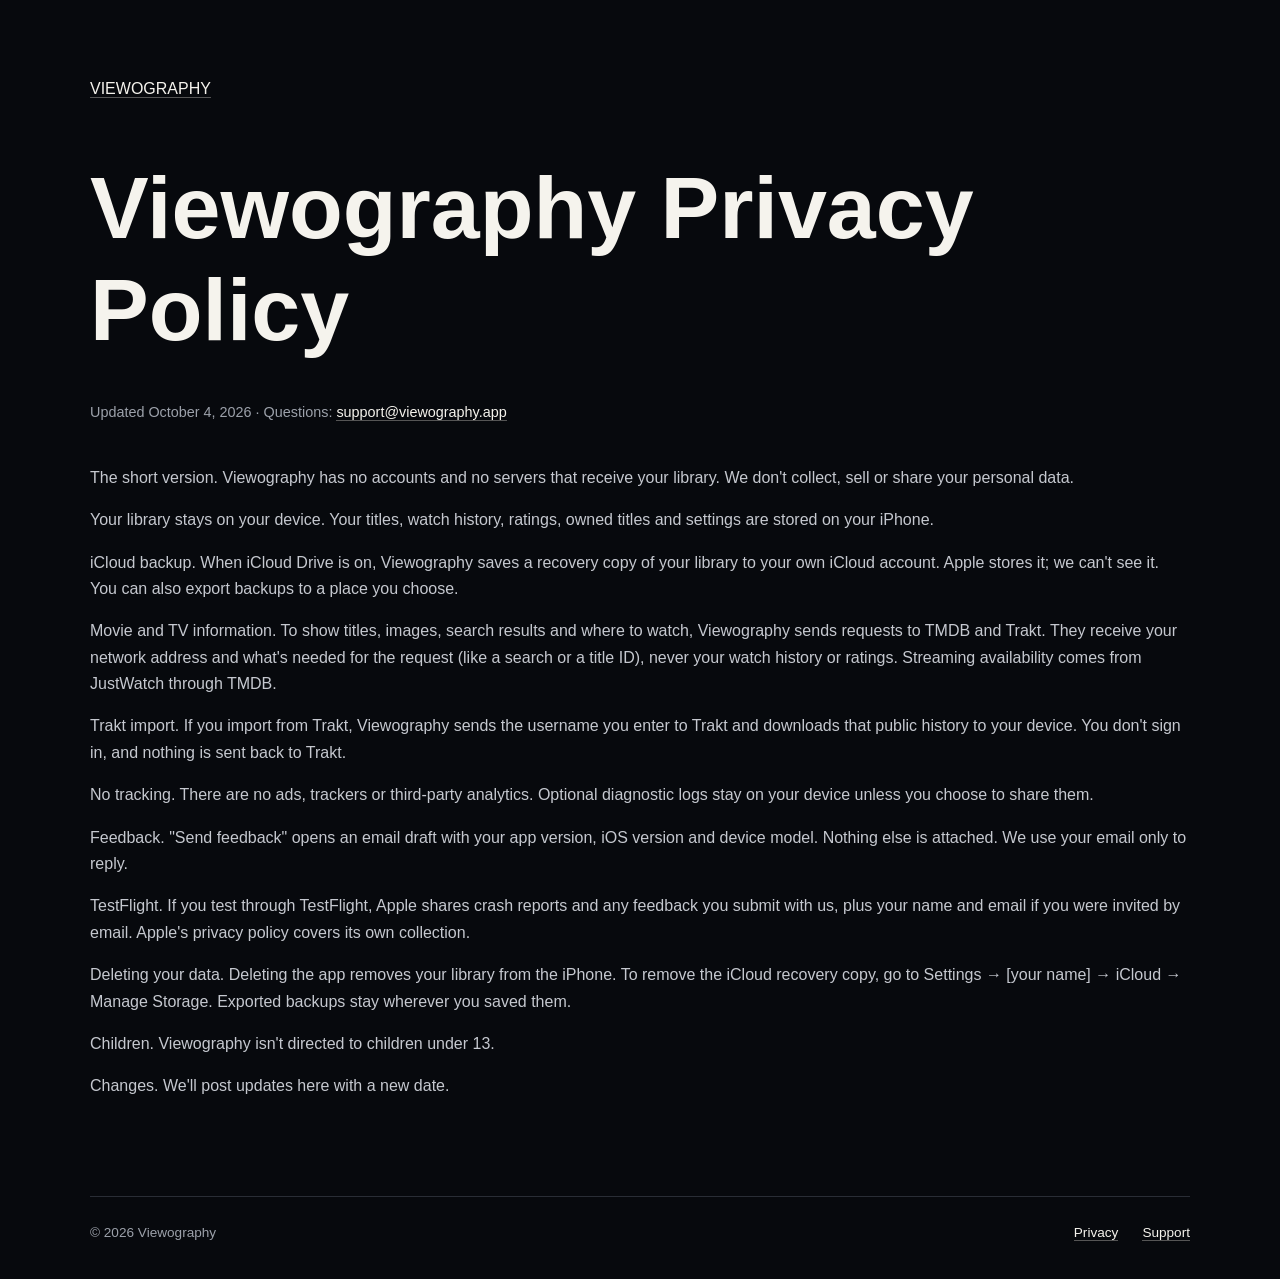
==== privacy/index.html @ f9b35b54 "Publish approved October 4 privacy policy" ====
<!doctype html>
<html lang="en">
<head>
  <meta charset="utf-8">
  <meta name="viewport" content="width=device-width,initial-scale=1">
  <title>Viewography Privacy Policy</title>
  <link rel="canonical" href="https://viewography.app/privacy">
  <link rel="stylesheet" href="/style.css">
</head>
<body>
  <main class="page">
    <div class="eyebrow"><a href="/">VIEWOGRAPHY</a></div>
    <h1>Viewography Privacy Policy</h1>
    <p class="updated">Updated October 4, 2026 · Questions: <a href="mailto:support@viewography.app">support@viewography.app</a></p>
    <p>The short version. Viewography has no accounts and no servers that receive your library. We don&#x27;t collect, sell or share your personal data.</p>
    <p>Your library stays on your device. Your titles, watch history, ratings, owned titles and settings are stored on your iPhone.</p>
    <p>iCloud backup. When iCloud Drive is on, Viewography saves a recovery copy of your library to your own iCloud account. Apple stores it; we can&#x27;t see it. You can also export backups to a place you choose.</p>
    <p>Movie and TV information. To show titles, images, search results and where to watch, Viewography sends requests to TMDB and Trakt. They receive your network address and what&#x27;s needed for the request (like a search or a title ID), never your watch history or ratings. Streaming availability comes from JustWatch through TMDB.</p>
    <p>Trakt import. If you import from Trakt, Viewography sends the username you enter to Trakt and downloads that public history to your device. You don&#x27;t sign in, and nothing is sent back to Trakt.</p>
    <p>No tracking. There are no ads, trackers or third-party analytics. Optional diagnostic logs stay on your device unless you choose to share them.</p>
    <p>Feedback. &quot;Send feedback&quot; opens an email draft with your app version, iOS version and device model. Nothing else is attached. We use your email only to reply.</p>
    <p>TestFlight. If you test through TestFlight, Apple shares crash reports and any feedback you submit with us, plus your name and email if you were invited by email. Apple&#x27;s privacy policy covers its own collection.</p>
    <p>Deleting your data. Deleting the app removes your library from the iPhone. To remove the iCloud recovery copy, go to Settings → [your name] → iCloud → Manage Storage. Exported backups stay wherever you saved them.</p>
    <p>Children. Viewography isn&#x27;t directed to children under 13.</p>
    <p>Changes. We&#x27;ll post updates here with a new date.</p>
  </main>
  <footer>
    <span>© 2026 Viewography</span>
    <nav><a href="/privacy">Privacy</a><a href="/support.html">Support</a></nav>
  </footer>
</body>
</html>
---- style.css ----
:root{color-scheme:dark;--bg:#07090d;--fg:#f5f3ed;--muted:#9ca1aa;--line:#292d35;--orange:#ff7f2a;--red:#ff3f50;--blue:#078df2}*{box-sizing:border-box}html,body{margin:0;min-height:100%;background:var(--bg);color:var(--fg);font-family:-apple-system,BlinkMacSystemFont,"Segoe UI",sans-serif}body{min-height:100vh;display:flex;flex-direction:column;overflow-x:hidden}.hero,.page{width:min(1100px,calc(100% - 48px));margin:auto}.hero{padding:9vh 0 0}.brand-lockup{width:100%;margin:0 0 64px}.brand{display:flex;align-items:center;justify-content:center;width:100%;white-space:nowrap;color:var(--fg);font-size:clamp(3.2rem,8vw,6.25rem);line-height:.92;font-weight:900;letter-spacing:-.035em}.brand-view{font-weight:900;letter-spacing:-.055em}.brand-ography{font-weight:300;letter-spacing:-.055em;margin-left:.015em}.brand-e{width:.58em;height:.68em;display:flex;flex-direction:column;justify-content:space-between;margin:0 .02em}.brand-e i{display:block;width:100%;height:.19em;border-radius:999px}.brand-e i:nth-child(1){background:var(--orange)}.brand-e i:nth-child(2){background:var(--red)}.brand-e i:nth-child(3){background:var(--blue)}.brand-actions{display:grid;grid-template-columns:1fr 1px 1fr 1px 1.2fr;align-items:center;width:min(780px,100%);margin:36px auto 0}.brand-action{min-width:0;display:flex;flex-direction:column;align-items:center;gap:10px;color:#e7e7e5;text-transform:uppercase;letter-spacing:.2em;font-size:.8rem;white-space:nowrap}.brand-action svg{display:block;width:42px;height:42px;fill:none;stroke-width:4;stroke-linecap:round;stroke-linejoin:round}.brand-action .reel{fill:var(--orange);stroke:var(--orange)}.brand-action .reel circle:not(:first-child){fill:var(--bg);stroke:none}.brand-action .search-icon{stroke:#fff}.brand-action .screen-icon{stroke:var(--blue)}.action-divider{display:block;width:1px;height:76px;background:#5c6168}.hero h1{font-size:clamp(4rem,11vw,8rem);line-height:.86;letter-spacing:-.065em;margin:0;max-width:850px}h2{font-size:2rem;margin:2.5rem 0 .7rem}p,li{color:#c5c8cf;line-height:1.65}.lede{font-size:clamp(1.1rem,2.4vw,1.45rem);max-width:650px;margin:36px 0}.rule{height:1px;background:linear-gradient(90deg,var(--orange),var(--red),var(--blue),transparent);max-width:700px}.coming{font-size:.9rem;letter-spacing:.12em;text-transform:uppercase;margin-top:18px}.app-stage{position:relative;height:500px;margin-top:50px;overflow:hidden;isolation:isolate}.app-stage:after{content:"";position:absolute;left:0;right:0;bottom:0;height:20%;background:linear-gradient(transparent,var(--bg));z-index:4;pointer-events:none}.stage-glow{position:absolute;width:44%;height:56%;bottom:1%;filter:blur(65px);opacity:.32;border-radius:50%;z-index:0}.orange-glow{left:-4%;background:var(--orange)}.blue-glow{right:-4%;background:var(--blue)}.phone-card{position:absolute;bottom:-38px;width:min(300px,35vw);margin:0;z-index:2;filter:drop-shadow(0 30px 45px rgba(0,0,0,.68))}.phone-left{left:20%;transform:rotate(-7deg)}.phone-right{right:20%;transform:rotate(7deg)}.phone-shell{padding:7px;border:1px solid #383d46;border-radius:38px;background:linear-gradient(145deg,#171a1f,#080a0d);box-shadow:inset 0 1px 0 rgba(255,255,255,.13);overflow:hidden}.phone-shell img{display:block;width:100%;height:auto;border-radius:31px;background:#000}.page{padding:80px 0}.page h1{font-size:clamp(3rem,8vw,5.5rem);margin-bottom:40px}.page .intro{font-size:1.15rem}.updated{color:var(--muted);font-size:.9rem;margin-bottom:40px}a{color:var(--fg);text-decoration:none;border-bottom:1px solid #555}a:hover{color:var(--blue)}footer{width:min(1100px,calc(100% - 48px));margin:0 auto;padding:28px 0 38px;border-top:1px solid var(--line);display:flex;justify-content:space-between;color:var(--muted);font-size:.85rem}footer nav{display:flex;gap:24px}@media(max-width:600px){.hero,.page{width:calc(100% - 44px)}.hero{padding-top:9vh}.brand-lockup{margin-bottom:52px}.brand{font-size:10.65vw;letter-spacing:0;transform:none;justify-content:center;width:calc(100% + 44px);margin-left:-22px;margin-right:-22px}.brand-view{letter-spacing:.015em}.brand-ography{letter-spacing:-.035em;margin-left:.015em}.brand-e{width:.62em;margin:0 .018em}.brand-actions{grid-template-columns:1fr 1px 1fr 1px 1.18fr;width:100%;margin-top:31px}.brand-action{font-size:2.45vw;letter-spacing:.105em;gap:8px}.brand-action svg{width:31px;height:31px;stroke-width:3.5}.action-divider{height:55px}.hero h1{font-size:16.5vw}.lede{margin-top:30px}.app-stage{height:420px;margin-left:-22px;margin-right:-22px;margin-top:42px}.app-stage .stage-glow{filter:blur(50px);opacity:.38}.phone-card{width:49vw;bottom:-24px}.phone-left{left:3%;transform:rotate(-7deg)}.phone-right{right:3%;transform:rotate(7deg)}.phone-shell{padding:5px;border-radius:28px}.phone-shell img{border-radius:23px}footer{gap:20px;flex-direction:column}}
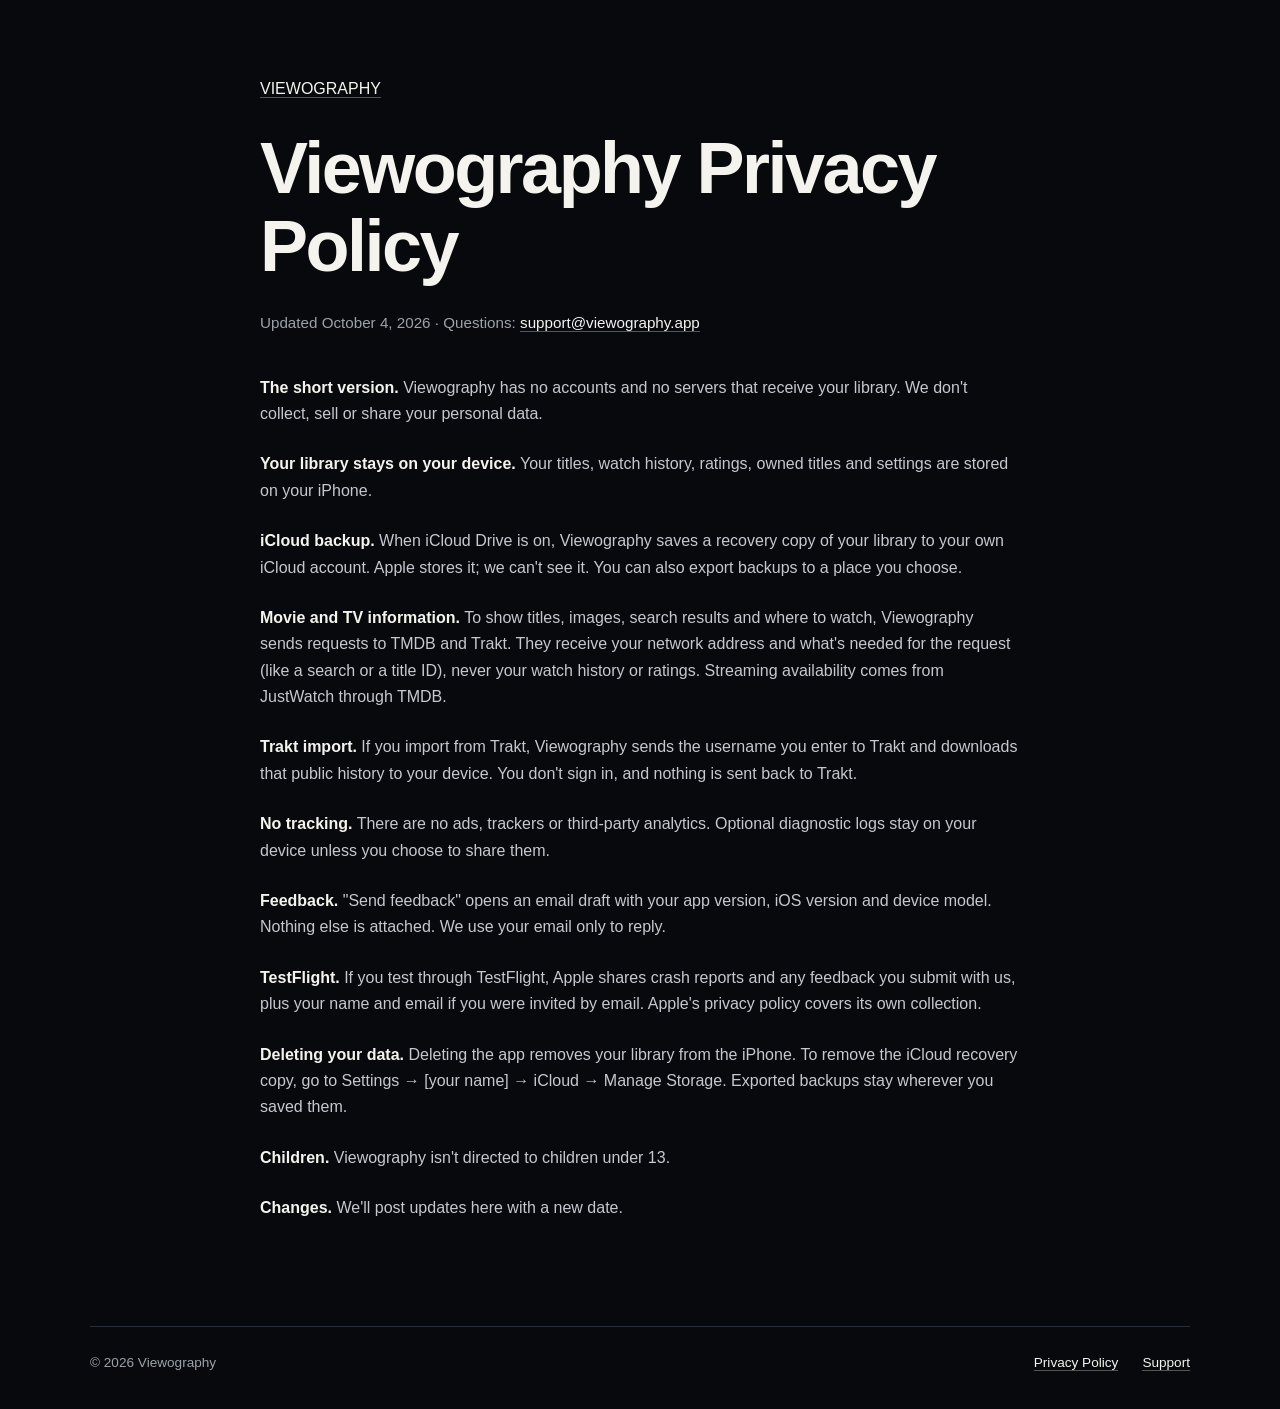
==== commit 189c9cae: "Sync site with ChatGPT Sites version 4 (Oct 4): new privacy policy, beta request form - index.html: " ====
--- a/privacy/index.html
+++ b/privacy/index.html
@@ -3,30 +3,29 @@
 <head>
   <meta charset="utf-8">
   <meta name="viewport" content="width=device-width,initial-scale=1">
-  <title>Viewography Privacy Policy</title>
-  <link rel="canonical" href="https://viewography.app/privacy">
+  <title>Privacy Policy — Viewography</title>
   <link rel="stylesheet" href="/style.css">
 </head>
 <body>
-  <main class="page">
+  <main class="page privacy-page">
     <div class="eyebrow"><a href="/">VIEWOGRAPHY</a></div>
     <h1>Viewography Privacy Policy</h1>
     <p class="updated">Updated October 4, 2026 · Questions: <a href="mailto:support@viewography.app">support@viewography.app</a></p>
-    <p>The short version. Viewography has no accounts and no servers that receive your library. We don&#x27;t collect, sell or share your personal data.</p>
-    <p>Your library stays on your device. Your titles, watch history, ratings, owned titles and settings are stored on your iPhone.</p>
-    <p>iCloud backup. When iCloud Drive is on, Viewography saves a recovery copy of your library to your own iCloud account. Apple stores it; we can&#x27;t see it. You can also export backups to a place you choose.</p>
-    <p>Movie and TV information. To show titles, images, search results and where to watch, Viewography sends requests to TMDB and Trakt. They receive your network address and what&#x27;s needed for the request (like a search or a title ID), never your watch history or ratings. Streaming availability comes from JustWatch through TMDB.</p>
-    <p>Trakt import. If you import from Trakt, Viewography sends the username you enter to Trakt and downloads that public history to your device. You don&#x27;t sign in, and nothing is sent back to Trakt.</p>
-    <p>No tracking. There are no ads, trackers or third-party analytics. Optional diagnostic logs stay on your device unless you choose to share them.</p>
-    <p>Feedback. &quot;Send feedback&quot; opens an email draft with your app version, iOS version and device model. Nothing else is attached. We use your email only to reply.</p>
-    <p>TestFlight. If you test through TestFlight, Apple shares crash reports and any feedback you submit with us, plus your name and email if you were invited by email. Apple&#x27;s privacy policy covers its own collection.</p>
-    <p>Deleting your data. Deleting the app removes your library from the iPhone. To remove the iCloud recovery copy, go to Settings → [your name] → iCloud → Manage Storage. Exported backups stay wherever you saved them.</p>
-    <p>Children. Viewography isn&#x27;t directed to children under 13.</p>
-    <p>Changes. We&#x27;ll post updates here with a new date.</p>
+    <p><strong>The short version.</strong> Viewography has no accounts and no servers that receive your library. We don't collect, sell or share your personal data.</p>
+    <p><strong>Your library stays on your device.</strong> Your titles, watch history, ratings, owned titles and settings are stored on your iPhone.</p>
+    <p><strong>iCloud backup.</strong> When iCloud Drive is on, Viewography saves a recovery copy of your library to your own iCloud account. Apple stores it; we can't see it. You can also export backups to a place you choose.</p>
+    <p><strong>Movie and TV information.</strong> To show titles, images, search results and where to watch, Viewography sends requests to TMDB and Trakt. They receive your network address and what's needed for the request (like a search or a title ID), never your watch history or ratings. Streaming availability comes from JustWatch through TMDB.</p>
+    <p><strong>Trakt import.</strong> If you import from Trakt, Viewography sends the username you enter to Trakt and downloads that public history to your device. You don't sign in, and nothing is sent back to Trakt.</p>
+    <p><strong>No tracking.</strong> There are no ads, trackers or third-party analytics. Optional diagnostic logs stay on your device unless you choose to share them.</p>
+    <p><strong>Feedback.</strong> "Send feedback" opens an email draft with your app version, iOS version and device model. Nothing else is attached. We use your email only to reply.</p>
+    <p><strong>TestFlight.</strong> If you test through TestFlight, Apple shares crash reports and any feedback you submit with us, plus your name and email if you were invited by email. Apple's privacy policy covers its own collection.</p>
+    <p><strong>Deleting your data.</strong> Deleting the app removes your library from the iPhone. To remove the iCloud recovery copy, go to Settings → [your name] → iCloud → Manage Storage. Exported backups stay wherever you saved them.</p>
+    <p><strong>Children.</strong> Viewography isn't directed to children under 13.</p>
+    <p><strong>Changes.</strong> We'll post updates here with a new date.</p>
   </main>
   <footer>
     <span>© 2026 Viewography</span>
-    <nav><a href="/privacy">Privacy</a><a href="/support.html">Support</a></nav>
+    <nav><a href="/privacy" aria-current="page">Privacy Policy</a><a href="/support.html">Support</a></nav>
   </footer>
 </body>
 </html>
--- a/style.css
+++ b/style.css
@@ -1 +1,4 @@
-:root{color-scheme:dark;--bg:#07090d;--fg:#f5f3ed;--muted:#9ca1aa;--line:#292d35;--orange:#ff7f2a;--red:#ff3f50;--blue:#078df2}*{box-sizing:border-box}html,body{margin:0;min-height:100%;background:var(--bg);color:var(--fg);font-family:-apple-system,BlinkMacSystemFont,"Segoe UI",sans-serif}body{min-height:100vh;display:flex;flex-direction:column;overflow-x:hidden}.hero,.page{width:min(1100px,calc(100% - 48px));margin:auto}.hero{padding:9vh 0 0}.brand-lockup{width:100%;margin:0 0 64px}.brand{display:flex;align-items:center;justify-content:center;width:100%;white-space:nowrap;color:var(--fg);font-size:clamp(3.2rem,8vw,6.25rem);line-height:.92;font-weight:900;letter-spacing:-.035em}.brand-view{font-weight:900;letter-spacing:-.055em}.brand-ography{font-weight:300;letter-spacing:-.055em;margin-left:.015em}.brand-e{width:.58em;height:.68em;display:flex;flex-direction:column;justify-content:space-between;margin:0 .02em}.brand-e i{display:block;width:100%;height:.19em;border-radius:999px}.brand-e i:nth-child(1){background:var(--orange)}.brand-e i:nth-child(2){background:var(--red)}.brand-e i:nth-child(3){background:var(--blue)}.brand-actions{display:grid;grid-template-columns:1fr 1px 1fr 1px 1.2fr;align-items:center;width:min(780px,100%);margin:36px auto 0}.brand-action{min-width:0;display:flex;flex-direction:column;align-items:center;gap:10px;color:#e7e7e5;text-transform:uppercase;letter-spacing:.2em;font-size:.8rem;white-space:nowrap}.brand-action svg{display:block;width:42px;height:42px;fill:none;stroke-width:4;stroke-linecap:round;stroke-linejoin:round}.brand-action .reel{fill:var(--orange);stroke:var(--orange)}.brand-action .reel circle:not(:first-child){fill:var(--bg);stroke:none}.brand-action .search-icon{stroke:#fff}.brand-action .screen-icon{stroke:var(--blue)}.action-divider{display:block;width:1px;height:76px;background:#5c6168}.hero h1{font-size:clamp(4rem,11vw,8rem);line-height:.86;letter-spacing:-.065em;margin:0;max-width:850px}h2{font-size:2rem;margin:2.5rem 0 .7rem}p,li{color:#c5c8cf;line-height:1.65}.lede{font-size:clamp(1.1rem,2.4vw,1.45rem);max-width:650px;margin:36px 0}.rule{height:1px;background:linear-gradient(90deg,var(--orange),var(--red),var(--blue),transparent);max-width:700px}.coming{font-size:.9rem;letter-spacing:.12em;text-transform:uppercase;margin-top:18px}.app-stage{position:relative;height:500px;margin-top:50px;overflow:hidden;isolation:isolate}.app-stage:after{content:"";position:absolute;left:0;right:0;bottom:0;height:20%;background:linear-gradient(transparent,var(--bg));z-index:4;pointer-events:none}.stage-glow{position:absolute;width:44%;height:56%;bottom:1%;filter:blur(65px);opacity:.32;border-radius:50%;z-index:0}.orange-glow{left:-4%;background:var(--orange)}.blue-glow{right:-4%;background:var(--blue)}.phone-card{position:absolute;bottom:-38px;width:min(300px,35vw);margin:0;z-index:2;filter:drop-shadow(0 30px 45px rgba(0,0,0,.68))}.phone-left{left:20%;transform:rotate(-7deg)}.phone-right{right:20%;transform:rotate(7deg)}.phone-shell{padding:7px;border:1px solid #383d46;border-radius:38px;background:linear-gradient(145deg,#171a1f,#080a0d);box-shadow:inset 0 1px 0 rgba(255,255,255,.13);overflow:hidden}.phone-shell img{display:block;width:100%;height:auto;border-radius:31px;background:#000}.page{padding:80px 0}.page h1{font-size:clamp(3rem,8vw,5.5rem);margin-bottom:40px}.page .intro{font-size:1.15rem}.updated{color:var(--muted);font-size:.9rem;margin-bottom:40px}a{color:var(--fg);text-decoration:none;border-bottom:1px solid #555}a:hover{color:var(--blue)}footer{width:min(1100px,calc(100% - 48px));margin:0 auto;padding:28px 0 38px;border-top:1px solid var(--line);display:flex;justify-content:space-between;color:var(--muted);font-size:.85rem}footer nav{display:flex;gap:24px}@media(max-width:600px){.hero,.page{width:calc(100% - 44px)}.hero{padding-top:9vh}.brand-lockup{margin-bottom:52px}.brand{font-size:10.65vw;letter-spacing:0;transform:none;justify-content:center;width:calc(100% + 44px);margin-left:-22px;margin-right:-22px}.brand-view{letter-spacing:.015em}.brand-ography{letter-spacing:-.035em;margin-left:.015em}.brand-e{width:.62em;margin:0 .018em}.brand-actions{grid-template-columns:1fr 1px 1fr 1px 1.18fr;width:100%;margin-top:31px}.brand-action{font-size:2.45vw;letter-spacing:.105em;gap:8px}.brand-action svg{width:31px;height:31px;stroke-width:3.5}.action-divider{height:55px}.hero h1{font-size:16.5vw}.lede{margin-top:30px}.app-stage{height:420px;margin-left:-22px;margin-right:-22px;margin-top:42px}.app-stage .stage-glow{filter:blur(50px);opacity:.38}.phone-card{width:49vw;bottom:-24px}.phone-left{left:3%;transform:rotate(-7deg)}.phone-right{right:3%;transform:rotate(7deg)}.phone-shell{padding:5px;border-radius:28px}.phone-shell img{border-radius:23px}footer{gap:20px;flex-direction:column}}+:root{color-scheme:dark;--bg:#07090d;--fg:#f5f3ed;--muted:#9ca1aa;--line:#292d35;--orange:#ff7f2a;--red:#ff3f50;--blue:#078df2}*{box-sizing:border-box}html,body{margin:0;min-height:100%;background:var(--bg);color:var(--fg);font-family:-apple-system,BlinkMacSystemFont,"Segoe UI",sans-serif}body{min-height:100vh;display:flex;flex-direction:column;overflow-x:hidden}.hero,.page{width:min(1100px,calc(100% - 48px));margin:auto}.hero{padding:9vh 0 0}.brand-lockup{width:100%;margin:0 0 64px}.brand{display:flex;align-items:center;justify-content:center;width:100%;white-space:nowrap;color:var(--fg);font-size:clamp(3.2rem,8vw,6.25rem);line-height:.92;font-weight:900;letter-spacing:-.035em}.brand-view{font-weight:900;letter-spacing:-.055em}.brand-ography{font-weight:300;letter-spacing:-.055em;margin-left:.015em}.brand-e{width:.58em;height:.68em;display:flex;flex-direction:column;justify-content:space-between;margin:0 .02em}.brand-e i{display:block;width:100%;height:.19em;border-radius:999px}.brand-e i:nth-child(1){background:var(--orange)}.brand-e i:nth-child(2){background:var(--red)}.brand-e i:nth-child(3){background:var(--blue)}.brand-actions{display:grid;grid-template-columns:1fr 1px 1fr 1px 1.2fr;align-items:center;width:min(780px,100%);margin:36px auto 0}.brand-action{min-width:0;display:flex;flex-direction:column;align-items:center;gap:10px;color:#e7e7e5;text-transform:uppercase;letter-spacing:.2em;font-size:.8rem;white-space:nowrap}.brand-action svg{display:block;width:42px;height:42px;fill:none;stroke-width:4;stroke-linecap:round;stroke-linejoin:round}.brand-action .reel{fill:var(--orange);stroke:var(--orange)}.brand-action .reel circle:not(:first-child){fill:var(--bg);stroke:none}.brand-action .search-icon{stroke:#fff}.brand-action .screen-icon{stroke:var(--blue)}.action-divider{display:block;width:1px;height:76px;background:#5c6168}.hero h1{font-size:clamp(4rem,11vw,8rem);line-height:.86;letter-spacing:-.065em;margin:0;max-width:850px}h2{font-size:2rem;margin:2.5rem 0 .7rem}p,li{color:#c5c8cf;line-height:1.65}.lede{font-size:clamp(1.1rem,2.4vw,1.45rem);max-width:650px;margin:36px 0}.rule{height:1px;background:linear-gradient(90deg,var(--orange),var(--red),var(--blue),transparent);max-width:700px}.coming{font-size:.9rem;letter-spacing:.12em;text-transform:uppercase;margin-top:18px}.app-stage{position:relative;height:500px;margin-top:50px;overflow:hidden;isolation:isolate}.app-stage:after{content:"";position:absolute;left:0;right:0;bottom:0;height:20%;background:linear-gradient(transparent,var(--bg));z-index:4;pointer-events:none}.stage-glow{position:absolute;width:44%;height:56%;bottom:1%;filter:blur(65px);opacity:.32;border-radius:50%;z-index:0}.orange-glow{left:-4%;background:var(--orange)}.blue-glow{right:-4%;background:var(--blue)}.phone-card{position:absolute;bottom:-38px;width:min(300px,35vw);margin:0;z-index:2;filter:drop-shadow(0 30px 45px rgba(0,0,0,.68))}.phone-left{left:20%;transform:rotate(-7deg)}.phone-right{right:20%;transform:rotate(7deg)}.phone-shell{padding:7px;border:1px solid #383d46;border-radius:38px;background:linear-gradient(145deg,#171a1f,#080a0d);box-shadow:inset 0 1px 0 rgba(255,255,255,.13);overflow:hidden}.phone-shell img{display:block;width:100%;height:auto;border-radius:31px;background:#000}.page{padding:80px 0}.page h1{font-size:clamp(3rem,8vw,5.5rem);margin-bottom:40px}.page .intro{font-size:1.15rem}.updated{color:var(--muted);font-size:.9rem;margin-bottom:40px}a{color:var(--fg);text-decoration:none;border-bottom:1px solid #555}a:hover{color:var(--blue)}footer{width:min(1100px,calc(100% - 48px));margin:0 auto;padding:28px 0 38px;border-top:1px solid var(--line);display:flex;justify-content:space-between;color:var(--muted);font-size:.85rem}footer nav{display:flex;gap:24px}@media(max-width:600px){.hero,.page{width:calc(100% - 44px)}.hero{padding-top:9vh}.brand-lockup{margin-bottom:52px}.brand{font-size:10.65vw;letter-spacing:0;transform:none;justify-content:center;width:calc(100% + 44px);margin-left:-22px;margin-right:-22px}.brand-view{letter-spacing:.015em}.brand-ography{letter-spacing:-.035em;margin-left:.015em}.brand-e{width:.62em;margin:0 .018em}.brand-actions{grid-template-columns:1fr 1px 1fr 1px 1.18fr;width:100%;margin-top:31px}.brand-action{font-size:2.45vw;letter-spacing:.105em;gap:8px}.brand-action svg{width:31px;height:31px;stroke-width:3.5}.action-divider{height:55px}.hero h1{font-size:16.5vw}.lede{margin-top:30px}.app-stage{height:420px;margin-left:-22px;margin-right:-22px;margin-top:42px}.app-stage .stage-glow{filter:blur(50px);opacity:.38}.phone-card{width:49vw;bottom:-24px}.phone-left{left:3%;transform:rotate(-7deg)}.phone-right{right:3%;transform:rotate(7deg)}.phone-shell{padding:5px;border-radius:28px}.phone-shell img{border-radius:23px}footer{gap:20px;flex-direction:column}}
+.privacy-page{max-width:760px}.privacy-page h1{font-size:clamp(2.5rem,7vw,4.5rem);line-height:1.08;letter-spacing:-.035em;margin-top:32px;margin-bottom:24px}.privacy-page>p:not(.updated){font-size:1rem;margin:0 0 24px}.privacy-page strong{color:var(--fg)}.privacy-page .updated{font-size:.95rem}
+
+.beta-invitation{display:flex;align-items:center;justify-content:space-between;gap:32px;padding:28px;margin-top:32px;border:1px solid var(--line);border-left:3px solid var(--blue);border-radius:16px;background:#10151e}.beta-label{color:var(--blue);font-size:.875rem;letter-spacing:.12em;text-transform:uppercase;margin:0 0 10px}.beta-invitation h2{font-size:clamp(1.7rem,4vw,2.2rem);margin:0 0 10px;letter-spacing:-.025em}.beta-invitation p:not(.beta-label){max-width:570px;margin:0}.beta-button{background:var(--blue);color:#fff;border:0;border-radius:10px;padding:15px 22px;font:inherit;font-weight:650;cursor:pointer;white-space:nowrap}.beta-button:hover{background:#087dd4}.beta-button:disabled{opacity:.6;cursor:wait}button:focus-visible,input:focus-visible{outline:3px solid var(--orange);outline-offset:4px}#beta-panel{background:#10151e;color:var(--fg);border:1px solid var(--line);border-radius:20px;padding:36px;width:min(520px,calc(100% - 32px));max-height:calc(100dvh - 32px);overflow:auto}#beta-panel::backdrop{background:rgba(0,0,0,.8)}#beta-panel h2{margin:0;font-size:2rem;line-height:1.2}.beta-close{position:absolute;right:12px;top:10px;background:none;border:0;color:var(--muted);font-size:2rem;width:44px;height:44px;cursor:pointer}#beta-form{display:grid;gap:12px}#beta-form label{font-size:1rem}#beta-form input{width:100%;background:var(--bg);border:1px solid #555d6a;border-radius:8px;padding:13px;color:var(--fg);font:inherit;margin-bottom:6px}.beta-note{font-size:.875rem;margin:0 0 8px}.beta-trap{position:absolute;left:-10000px}#beta-status{margin:0;font-size:1rem}#beta-status:empty{display:none}@media(max-width:600px){.beta-invitation{flex-direction:column;align-items:stretch;gap:24px;padding:24px}.beta-button{white-space:normal}#beta-panel{padding:32px 24px}}
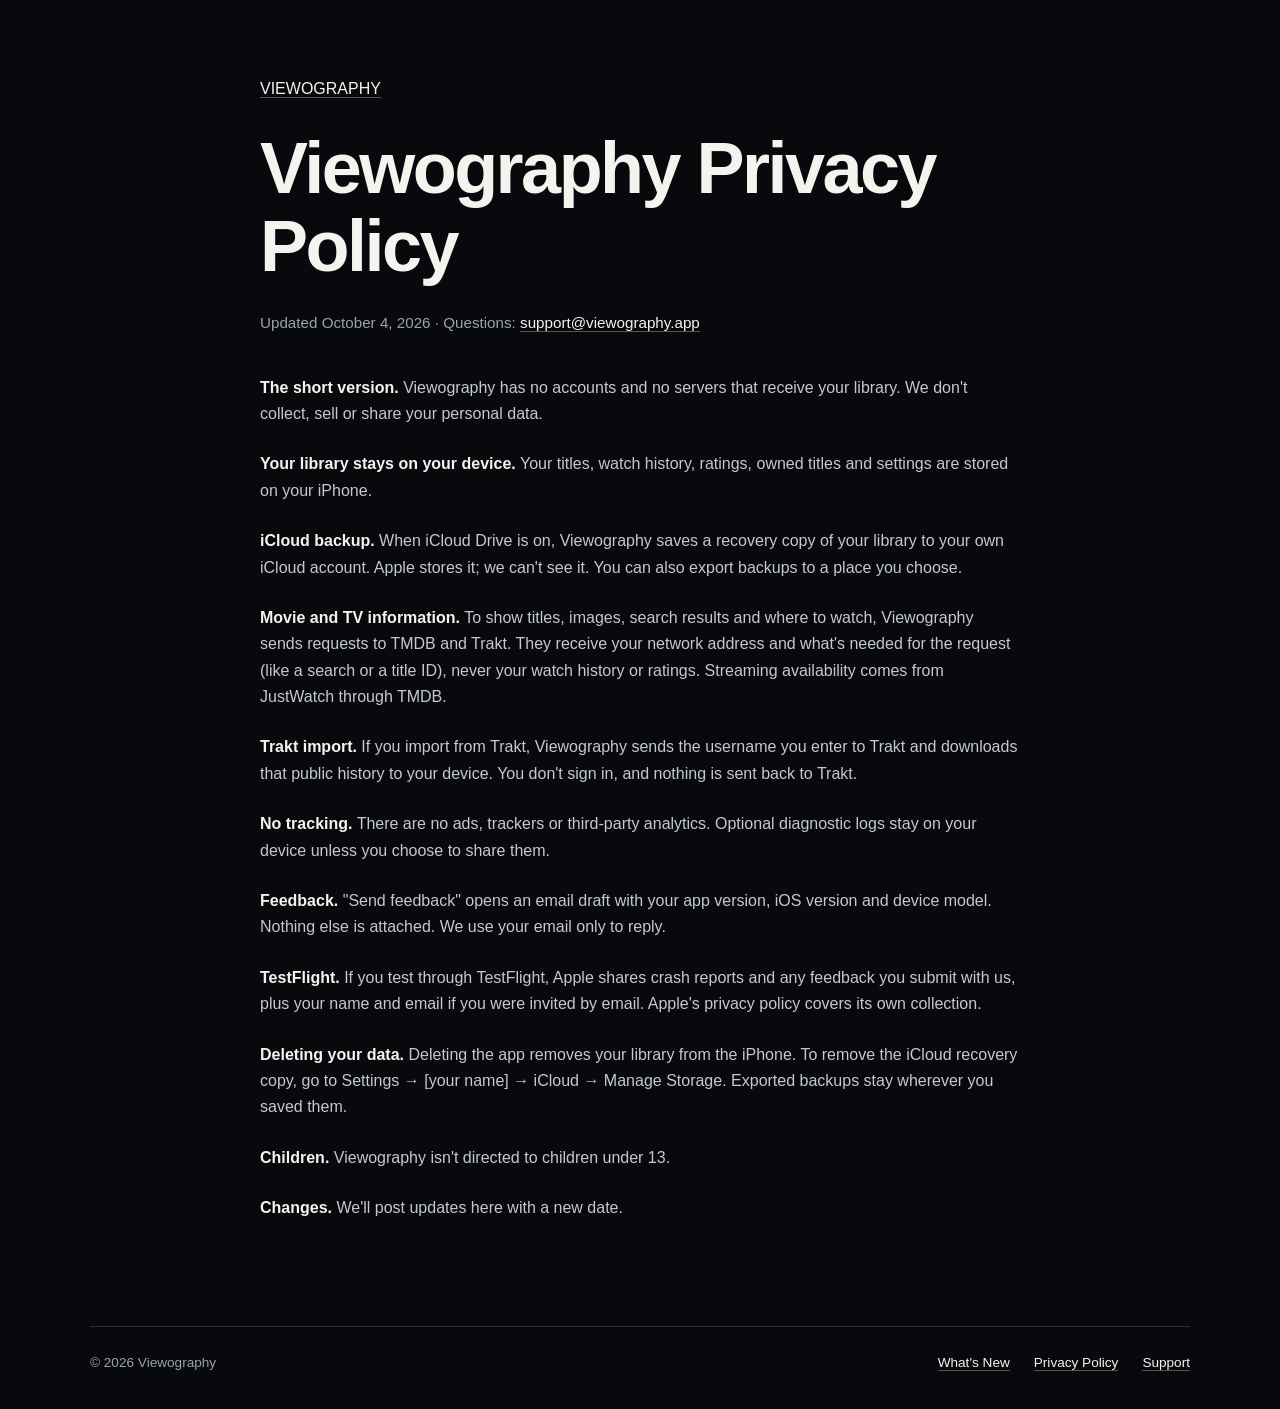
==== commit 18f54f56: "Add What's New page: features, current beta version, release notes - /whats-new (whats-new.html + wh" ====
--- a/privacy/index.html
+++ b/privacy/index.html
@@ -25,7 +25,7 @@
   </main>
   <footer>
     <span>© 2026 Viewography</span>
-    <nav><a href="/privacy" aria-current="page">Privacy Policy</a><a href="/support.html">Support</a></nav>
+    <nav><a href="/whats-new">What's New</a><a href="/privacy" aria-current="page">Privacy Policy</a><a href="/support.html">Support</a></nav>
   </footer>
 </body>
 </html>
--- a/style.css
+++ b/style.css
@@ -2,3 +2,5 @@
 .privacy-page{max-width:760px}.privacy-page h1{font-size:clamp(2.5rem,7vw,4.5rem);line-height:1.08;letter-spacing:-.035em;margin-top:32px;margin-bottom:24px}.privacy-page>p:not(.updated){font-size:1rem;margin:0 0 24px}.privacy-page strong{color:var(--fg)}.privacy-page .updated{font-size:.95rem}
 
 .beta-invitation{display:flex;align-items:center;justify-content:space-between;gap:32px;padding:28px;margin-top:32px;border:1px solid var(--line);border-left:3px solid var(--blue);border-radius:16px;background:#10151e}.beta-label{color:var(--blue);font-size:.875rem;letter-spacing:.12em;text-transform:uppercase;margin:0 0 10px}.beta-invitation h2{font-size:clamp(1.7rem,4vw,2.2rem);margin:0 0 10px;letter-spacing:-.025em}.beta-invitation p:not(.beta-label){max-width:570px;margin:0}.beta-button{background:var(--blue);color:#fff;border:0;border-radius:10px;padding:15px 22px;font:inherit;font-weight:650;cursor:pointer;white-space:nowrap}.beta-button:hover{background:#087dd4}.beta-button:disabled{opacity:.6;cursor:wait}button:focus-visible,input:focus-visible{outline:3px solid var(--orange);outline-offset:4px}#beta-panel{background:#10151e;color:var(--fg);border:1px solid var(--line);border-radius:20px;padding:36px;width:min(520px,calc(100% - 32px));max-height:calc(100dvh - 32px);overflow:auto}#beta-panel::backdrop{background:rgba(0,0,0,.8)}#beta-panel h2{margin:0;font-size:2rem;line-height:1.2}.beta-close{position:absolute;right:12px;top:10px;background:none;border:0;color:var(--muted);font-size:2rem;width:44px;height:44px;cursor:pointer}#beta-form{display:grid;gap:12px}#beta-form label{font-size:1rem}#beta-form input{width:100%;background:var(--bg);border:1px solid #555d6a;border-radius:8px;padding:13px;color:var(--fg);font:inherit;margin-bottom:6px}.beta-note{font-size:.875rem;margin:0 0 8px}.beta-trap{position:absolute;left:-10000px}#beta-status{margin:0;font-size:1rem}#beta-status:empty{display:none}@media(max-width:600px){.beta-invitation{flex-direction:column;align-items:stretch;gap:24px;padding:24px}.beta-button{white-space:normal}#beta-panel{padding:32px 24px}}
+
+.notes-page{max-width:860px}.notes-page h1{margin-bottom:20px}.notes-page section{margin-top:56px}.notes-page h2{margin:0 0 18px;letter-spacing:-.02em}.notes-page h3{margin:0 0 8px;font-size:1.15rem;color:var(--fg)}.muted{color:var(--muted)}.current-build{margin-top:40px!important;padding:28px;border:1px solid var(--line);border-left:3px solid var(--blue);border-radius:16px;background:#10151e}.current-build h2{margin:0 0 6px}.current-build p:not(.beta-label){margin:0 0 18px}.notes-link{display:inline-block;background:var(--blue);color:#fff;border:0;border-radius:10px;padding:13px 20px;font-weight:650}.notes-link:hover{background:#087dd4;color:#fff}.feature-grid{display:grid;grid-template-columns:repeat(2,minmax(0,1fr));gap:16px}.feature{padding:22px;border:1px solid var(--line);border-radius:16px;background:#0d1016}.feature p{margin:0}.notes-list{margin:0;padding-left:1.2em}.notes-list li{margin-bottom:12px}.notes-list strong{color:var(--fg)}.release{padding:24px;border:1px solid var(--line);border-radius:16px;background:#0d1016}.release-head{display:flex;align-items:center;gap:12px;margin-bottom:14px}.release-head h3{margin:0;font-size:1.4rem}.release-tag{font-size:.75rem;letter-spacing:.12em;text-transform:uppercase;color:var(--orange);border:1px solid rgba(255,127,42,.45);border-radius:999px;padding:4px 10px}.notes-footer{margin-top:48px}@media(max-width:600px){.feature-grid{grid-template-columns:1fr}.current-build,.release{padding:22px}}
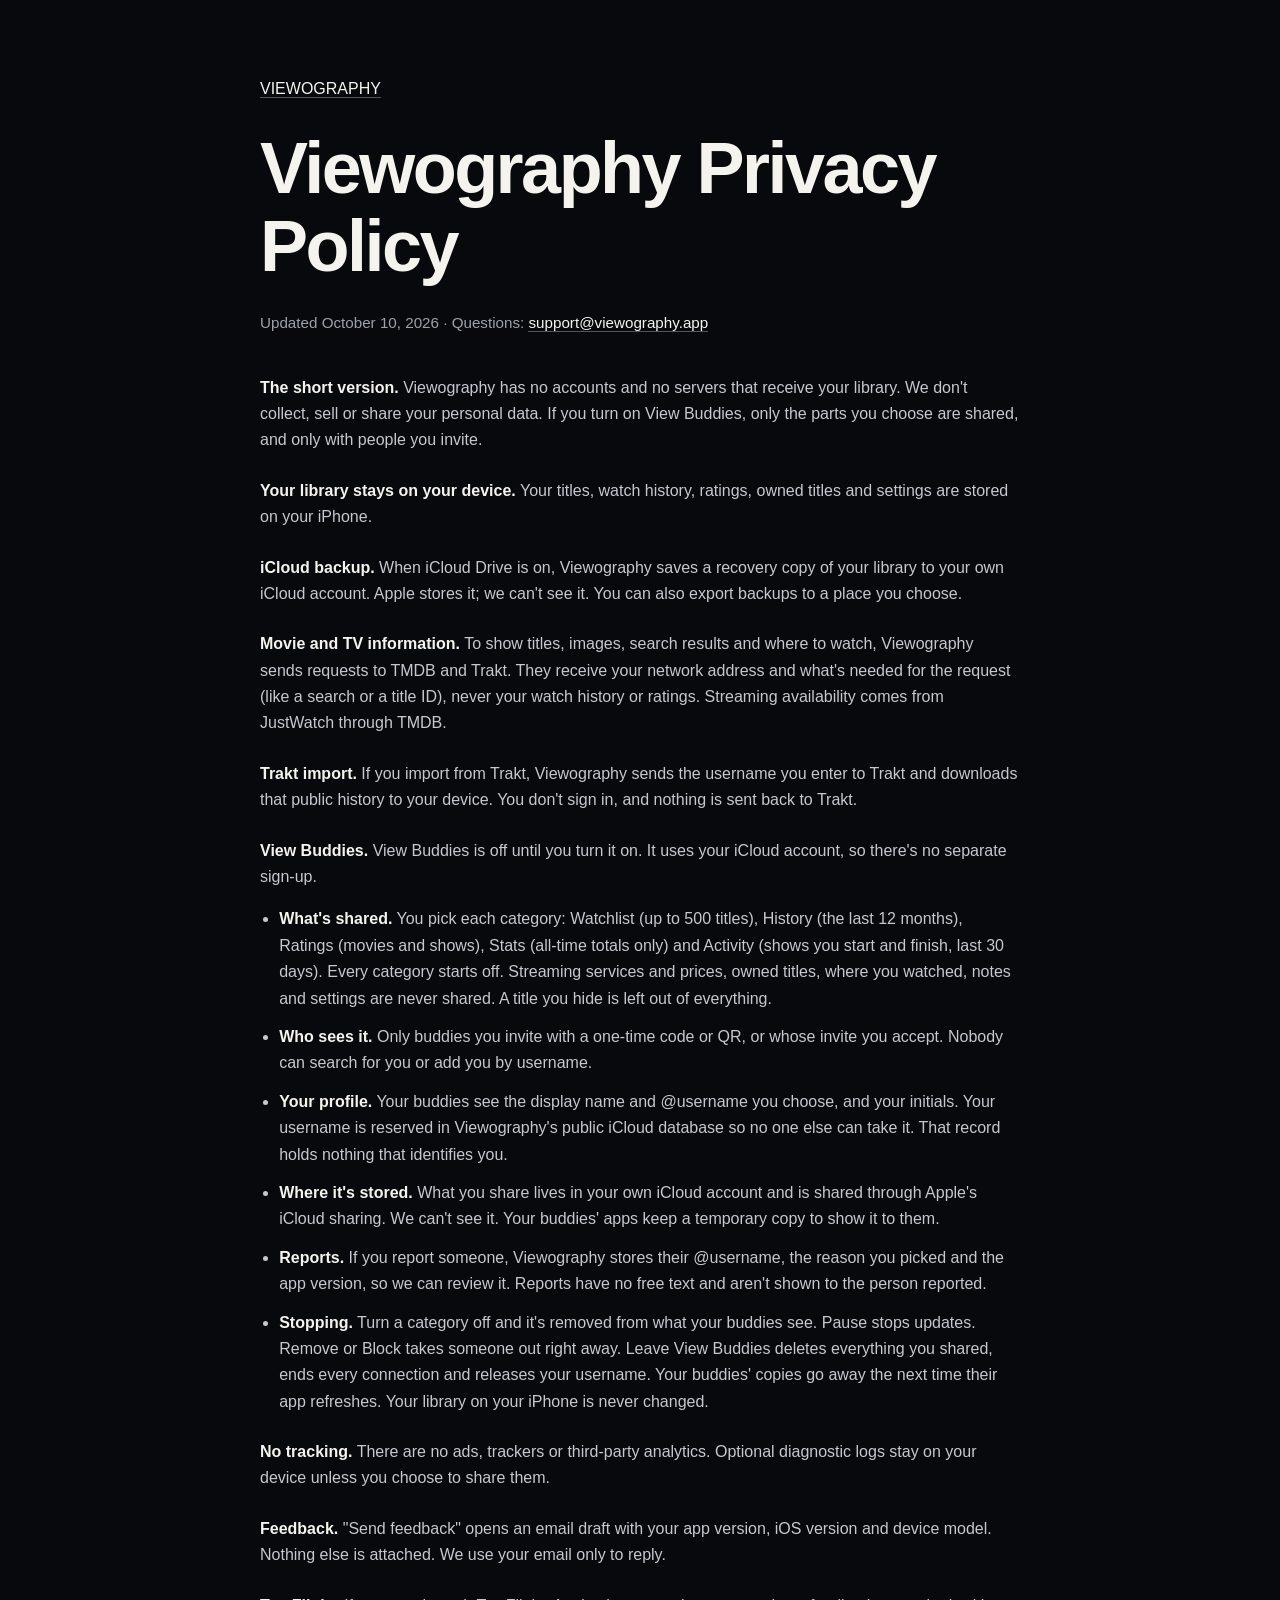
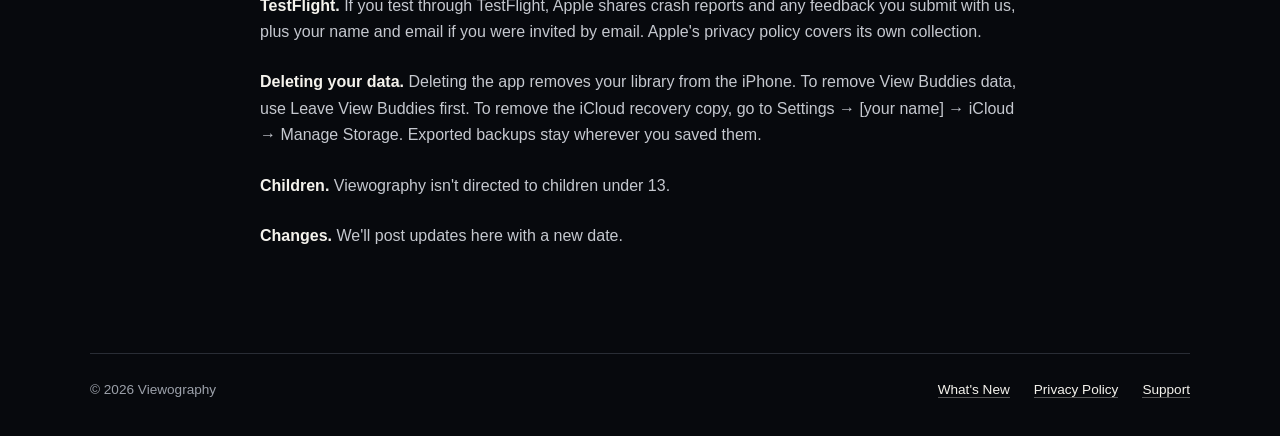
==== commit 3ab28d6a: "Privacy: View Buddies section (matches app Docs/PRIVACY_POLICY.md) Co-Authored-By: Claude Opus 5.5 (" ====
--- a/privacy/index.html
+++ b/privacy/index.html
@@ -10,16 +10,25 @@
   <main class="page privacy-page">
     <div class="eyebrow"><a href="/">VIEWOGRAPHY</a></div>
     <h1>Viewography Privacy Policy</h1>
-    <p class="updated">Updated October 4, 2026 · Questions: <a href="mailto:support@viewography.app">support@viewography.app</a></p>
-    <p><strong>The short version.</strong> Viewography has no accounts and no servers that receive your library. We don't collect, sell or share your personal data.</p>
+    <p class="updated">Updated October 10, 2026 · Questions: <a href="mailto:support@viewography.app">support@viewography.app</a></p>
+    <p><strong>The short version.</strong> Viewography has no accounts and no servers that receive your library. We don't collect, sell or share your personal data. If you turn on View Buddies, only the parts you choose are shared, and only with people you invite.</p>
     <p><strong>Your library stays on your device.</strong> Your titles, watch history, ratings, owned titles and settings are stored on your iPhone.</p>
     <p><strong>iCloud backup.</strong> When iCloud Drive is on, Viewography saves a recovery copy of your library to your own iCloud account. Apple stores it; we can't see it. You can also export backups to a place you choose.</p>
     <p><strong>Movie and TV information.</strong> To show titles, images, search results and where to watch, Viewography sends requests to TMDB and Trakt. They receive your network address and what's needed for the request (like a search or a title ID), never your watch history or ratings. Streaming availability comes from JustWatch through TMDB.</p>
     <p><strong>Trakt import.</strong> If you import from Trakt, Viewography sends the username you enter to Trakt and downloads that public history to your device. You don't sign in, and nothing is sent back to Trakt.</p>
+    <p><strong>View Buddies.</strong> View Buddies is off until you turn it on. It uses your iCloud account, so there's no separate sign-up.</p>
+    <ul>
+      <li><strong>What's shared.</strong> You pick each category: Watchlist (up to 500 titles), History (the last 12 months), Ratings (movies and shows), Stats (all-time totals only) and Activity (shows you start and finish, last 30 days). Every category starts off. Streaming services and prices, owned titles, where you watched, notes and settings are never shared. A title you hide is left out of everything.</li>
+      <li><strong>Who sees it.</strong> Only buddies you invite with a one-time code or QR, or whose invite you accept. Nobody can search for you or add you by username.</li>
+      <li><strong>Your profile.</strong> Your buddies see the display name and @username you choose, and your initials. Your username is reserved in Viewography's public iCloud database so no one else can take it. That record holds nothing that identifies you.</li>
+      <li><strong>Where it's stored.</strong> What you share lives in your own iCloud account and is shared through Apple's iCloud sharing. We can't see it. Your buddies' apps keep a temporary copy to show it to them.</li>
+      <li><strong>Reports.</strong> If you report someone, Viewography stores their @username, the reason you picked and the app version, so we can review it. Reports have no free text and aren't shown to the person reported.</li>
+      <li><strong>Stopping.</strong> Turn a category off and it's removed from what your buddies see. Pause stops updates. Remove or Block takes someone out right away. Leave View Buddies deletes everything you shared, ends every connection and releases your username. Your buddies' copies go away the next time their app refreshes. Your library on your iPhone is never changed.</li>
+    </ul>
     <p><strong>No tracking.</strong> There are no ads, trackers or third-party analytics. Optional diagnostic logs stay on your device unless you choose to share them.</p>
     <p><strong>Feedback.</strong> "Send feedback" opens an email draft with your app version, iOS version and device model. Nothing else is attached. We use your email only to reply.</p>
     <p><strong>TestFlight.</strong> If you test through TestFlight, Apple shares crash reports and any feedback you submit with us, plus your name and email if you were invited by email. Apple's privacy policy covers its own collection.</p>
-    <p><strong>Deleting your data.</strong> Deleting the app removes your library from the iPhone. To remove the iCloud recovery copy, go to Settings → [your name] → iCloud → Manage Storage. Exported backups stay wherever you saved them.</p>
+    <p><strong>Deleting your data.</strong> Deleting the app removes your library from the iPhone. To remove View Buddies data, use Leave View Buddies first. To remove the iCloud recovery copy, go to Settings → [your name] → iCloud → Manage Storage. Exported backups stay wherever you saved them.</p>
     <p><strong>Children.</strong> Viewography isn't directed to children under 13.</p>
     <p><strong>Changes.</strong> We'll post updates here with a new date.</p>
   </main>
--- a/style.css
+++ b/style.css
@@ -1,6 +1,10 @@
 :root{color-scheme:dark;--bg:#07090d;--fg:#f5f3ed;--muted:#9ca1aa;--line:#292d35;--orange:#ff7f2a;--red:#ff3f50;--blue:#078df2}*{box-sizing:border-box}html,body{margin:0;min-height:100%;background:var(--bg);color:var(--fg);font-family:-apple-system,BlinkMacSystemFont,"Segoe UI",sans-serif}body{min-height:100vh;display:flex;flex-direction:column;overflow-x:hidden}.hero,.page{width:min(1100px,calc(100% - 48px));margin:auto}.hero{padding:9vh 0 0}.brand-lockup{width:100%;margin:0 0 64px}.brand{display:flex;align-items:center;justify-content:center;width:100%;white-space:nowrap;color:var(--fg);font-size:clamp(3.2rem,8vw,6.25rem);line-height:.92;font-weight:900;letter-spacing:-.035em}.brand-view{font-weight:900;letter-spacing:-.055em}.brand-ography{font-weight:300;letter-spacing:-.055em;margin-left:.015em}.brand-e{width:.58em;height:.68em;display:flex;flex-direction:column;justify-content:space-between;margin:0 .02em}.brand-e i{display:block;width:100%;height:.19em;border-radius:999px}.brand-e i:nth-child(1){background:var(--orange)}.brand-e i:nth-child(2){background:var(--red)}.brand-e i:nth-child(3){background:var(--blue)}.brand-actions{display:grid;grid-template-columns:1fr 1px 1fr 1px 1.2fr;align-items:center;width:min(780px,100%);margin:36px auto 0}.brand-action{min-width:0;display:flex;flex-direction:column;align-items:center;gap:10px;color:#e7e7e5;text-transform:uppercase;letter-spacing:.2em;font-size:.8rem;white-space:nowrap}.brand-action svg{display:block;width:42px;height:42px;fill:none;stroke-width:4;stroke-linecap:round;stroke-linejoin:round}.brand-action .reel{fill:var(--orange);stroke:var(--orange)}.brand-action .reel circle:not(:first-child){fill:var(--bg);stroke:none}.brand-action .search-icon{stroke:#fff}.brand-action .screen-icon{stroke:var(--blue)}.action-divider{display:block;width:1px;height:76px;background:#5c6168}.hero h1{font-size:clamp(4rem,11vw,8rem);line-height:.86;letter-spacing:-.065em;margin:0;max-width:850px}h2{font-size:2rem;margin:2.5rem 0 .7rem}p,li{color:#c5c8cf;line-height:1.65}.lede{font-size:clamp(1.1rem,2.4vw,1.45rem);max-width:650px;margin:36px 0}.rule{height:1px;background:linear-gradient(90deg,var(--orange),var(--red),var(--blue),transparent);max-width:700px}.coming{font-size:.9rem;letter-spacing:.12em;text-transform:uppercase;margin-top:18px}.app-stage{position:relative;height:500px;margin-top:50px;overflow:hidden;isolation:isolate}.app-stage:after{content:"";position:absolute;left:0;right:0;bottom:0;height:20%;background:linear-gradient(transparent,var(--bg));z-index:4;pointer-events:none}.stage-glow{position:absolute;width:44%;height:56%;bottom:1%;filter:blur(65px);opacity:.32;border-radius:50%;z-index:0}.orange-glow{left:-4%;background:var(--orange)}.blue-glow{right:-4%;background:var(--blue)}.phone-card{position:absolute;bottom:-38px;width:min(300px,35vw);margin:0;z-index:2;filter:drop-shadow(0 30px 45px rgba(0,0,0,.68))}.phone-left{left:20%;transform:rotate(-7deg)}.phone-right{right:20%;transform:rotate(7deg)}.phone-shell{padding:7px;border:1px solid #383d46;border-radius:38px;background:linear-gradient(145deg,#171a1f,#080a0d);box-shadow:inset 0 1px 0 rgba(255,255,255,.13);overflow:hidden}.phone-shell img{display:block;width:100%;height:auto;border-radius:31px;background:#000}.page{padding:80px 0}.page h1{font-size:clamp(3rem,8vw,5.5rem);margin-bottom:40px}.page .intro{font-size:1.15rem}.updated{color:var(--muted);font-size:.9rem;margin-bottom:40px}a{color:var(--fg);text-decoration:none;border-bottom:1px solid #555}a:hover{color:var(--blue)}footer{width:min(1100px,calc(100% - 48px));margin:0 auto;padding:28px 0 38px;border-top:1px solid var(--line);display:flex;justify-content:space-between;color:var(--muted);font-size:.85rem}footer nav{display:flex;gap:24px}@media(max-width:600px){.hero,.page{width:calc(100% - 44px)}.hero{padding-top:9vh}.brand-lockup{margin-bottom:52px}.brand{font-size:10.65vw;letter-spacing:0;transform:none;justify-content:center;width:calc(100% + 44px);margin-left:-22px;margin-right:-22px}.brand-view{letter-spacing:.015em}.brand-ography{letter-spacing:-.035em;margin-left:.015em}.brand-e{width:.62em;margin:0 .018em}.brand-actions{grid-template-columns:1fr 1px 1fr 1px 1.18fr;width:100%;margin-top:31px}.brand-action{font-size:2.45vw;letter-spacing:.105em;gap:8px}.brand-action svg{width:31px;height:31px;stroke-width:3.5}.action-divider{height:55px}.hero h1{font-size:16.5vw}.lede{margin-top:30px}.app-stage{height:420px;margin-left:-22px;margin-right:-22px;margin-top:42px}.app-stage .stage-glow{filter:blur(50px);opacity:.38}.phone-card{width:49vw;bottom:-24px}.phone-left{left:3%;transform:rotate(-7deg)}.phone-right{right:3%;transform:rotate(7deg)}.phone-shell{padding:5px;border-radius:28px}.phone-shell img{border-radius:23px}footer{gap:20px;flex-direction:column}}
-.privacy-page{max-width:760px}.privacy-page h1{font-size:clamp(2.5rem,7vw,4.5rem);line-height:1.08;letter-spacing:-.035em;margin-top:32px;margin-bottom:24px}.privacy-page>p:not(.updated){font-size:1rem;margin:0 0 24px}.privacy-page strong{color:var(--fg)}.privacy-page .updated{font-size:.95rem}
+.privacy-page{max-width:760px}.privacy-page h1{font-size:clamp(2.5rem,7vw,4.5rem);line-height:1.08;letter-spacing:-.035em;margin-top:32px;margin-bottom:24px}.privacy-page>p:not(.updated){font-size:1rem;margin:0 0 24px}.privacy-page strong{color:var(--fg)}.privacy-page .updated{font-size:.95rem}.privacy-page ul{margin:-8px 0 24px;padding-left:1.2em}.privacy-page li{font-size:1rem;margin:0 0 12px}
 
 .beta-invitation{display:flex;align-items:center;justify-content:space-between;gap:32px;padding:28px;margin-top:32px;border:1px solid var(--line);border-left:3px solid var(--blue);border-radius:16px;background:#10151e}.beta-label{color:var(--blue);font-size:.875rem;letter-spacing:.12em;text-transform:uppercase;margin:0 0 10px}.beta-invitation h2{font-size:clamp(1.7rem,4vw,2.2rem);margin:0 0 10px;letter-spacing:-.025em}.beta-invitation p:not(.beta-label){max-width:570px;margin:0}.beta-button{background:var(--blue);color:#fff;border:0;border-radius:10px;padding:15px 22px;font:inherit;font-weight:650;cursor:pointer;white-space:nowrap}.beta-button:hover{background:#087dd4}.beta-button:disabled{opacity:.6;cursor:wait}button:focus-visible,input:focus-visible{outline:3px solid var(--orange);outline-offset:4px}#beta-panel{background:#10151e;color:var(--fg);border:1px solid var(--line);border-radius:20px;padding:36px;width:min(520px,calc(100% - 32px));max-height:calc(100dvh - 32px);overflow:auto}#beta-panel::backdrop{background:rgba(0,0,0,.8)}#beta-panel h2{margin:0;font-size:2rem;line-height:1.2}.beta-close{position:absolute;right:12px;top:10px;background:none;border:0;color:var(--muted);font-size:2rem;width:44px;height:44px;cursor:pointer}#beta-form{display:grid;gap:12px}#beta-form label{font-size:1rem}#beta-form input{width:100%;background:var(--bg);border:1px solid #555d6a;border-radius:8px;padding:13px;color:var(--fg);font:inherit;margin-bottom:6px}.beta-note{font-size:.875rem;margin:0 0 8px}.beta-trap{position:absolute;left:-10000px}#beta-status{margin:0;font-size:1rem}#beta-status:empty{display:none}@media(max-width:600px){.beta-invitation{flex-direction:column;align-items:stretch;gap:24px;padding:24px}.beta-button{white-space:normal}#beta-panel{padding:32px 24px}}
 
 .notes-page{max-width:860px}.notes-page h1{margin-bottom:20px}.notes-page section{margin-top:56px}.notes-page h2{margin:0 0 18px;letter-spacing:-.02em}.notes-page h3{margin:0 0 8px;font-size:1.15rem;color:var(--fg)}.muted{color:var(--muted)}.current-build{margin-top:40px!important;padding:28px;border:1px solid var(--line);border-left:3px solid var(--blue);border-radius:16px;background:#10151e}.current-build h2{margin:0 0 6px}.current-build p:not(.beta-label){margin:0 0 18px}.notes-link{display:inline-block;background:var(--blue);color:#fff;border:0;border-radius:10px;padding:13px 20px;font-weight:650}.notes-link:hover{background:#087dd4;color:#fff}.feature-grid{display:grid;grid-template-columns:repeat(2,minmax(0,1fr));gap:16px}.feature{padding:22px;border:1px solid var(--line);border-radius:16px;background:#0d1016}.feature p{margin:0}.notes-list{margin:0;padding-left:1.2em}.notes-list li{margin-bottom:12px}.notes-list strong{color:var(--fg)}.release{padding:24px;border:1px solid var(--line);border-radius:16px;background:#0d1016}.release-head{display:flex;align-items:center;gap:12px;margin-bottom:14px}.release-head h3{margin:0;font-size:1.4rem}.release-tag{font-size:.75rem;letter-spacing:.12em;text-transform:uppercase;color:var(--orange);border:1px solid rgba(255,127,42,.45);border-radius:999px;padding:4px 10px}.notes-footer{margin-top:48px}@media(max-width:600px){.feature-grid{grid-template-columns:1fr}.current-build,.release{padding:22px}}
+.current-build p.build-number{color:var(--muted);margin:0 0 14px}.release-head .build-number{color:var(--muted);font-size:.95rem}
+.previous-builds{margin-top:40px;border:1px solid var(--line);border-radius:16px;background:#0d1016}.previous-builds summary{cursor:pointer;padding:18px 24px;min-height:44px;font-weight:650;font-size:1.1rem;list-style-position:inside}.previous-builds summary:focus-visible{outline:3px solid var(--orange);outline-offset:4px;border-radius:16px}.previous-builds .release{border:0;border-top:1px solid var(--line);border-radius:0 0 16px 16px;background:transparent}
+.release-head{flex-wrap:wrap}
+.beta-device{border:0;padding:0;margin:0 0 4px;display:flex;flex-wrap:wrap;gap:8px 20px;align-items:center}.beta-device legend{padding:0;margin-bottom:8px;font-size:1rem}.beta-device label{display:inline-flex;align-items:center;gap:8px;min-height:44px;cursor:pointer}#beta-form .beta-device input{width:20px;height:20px;margin:0;accent-color:var(--blue)}
